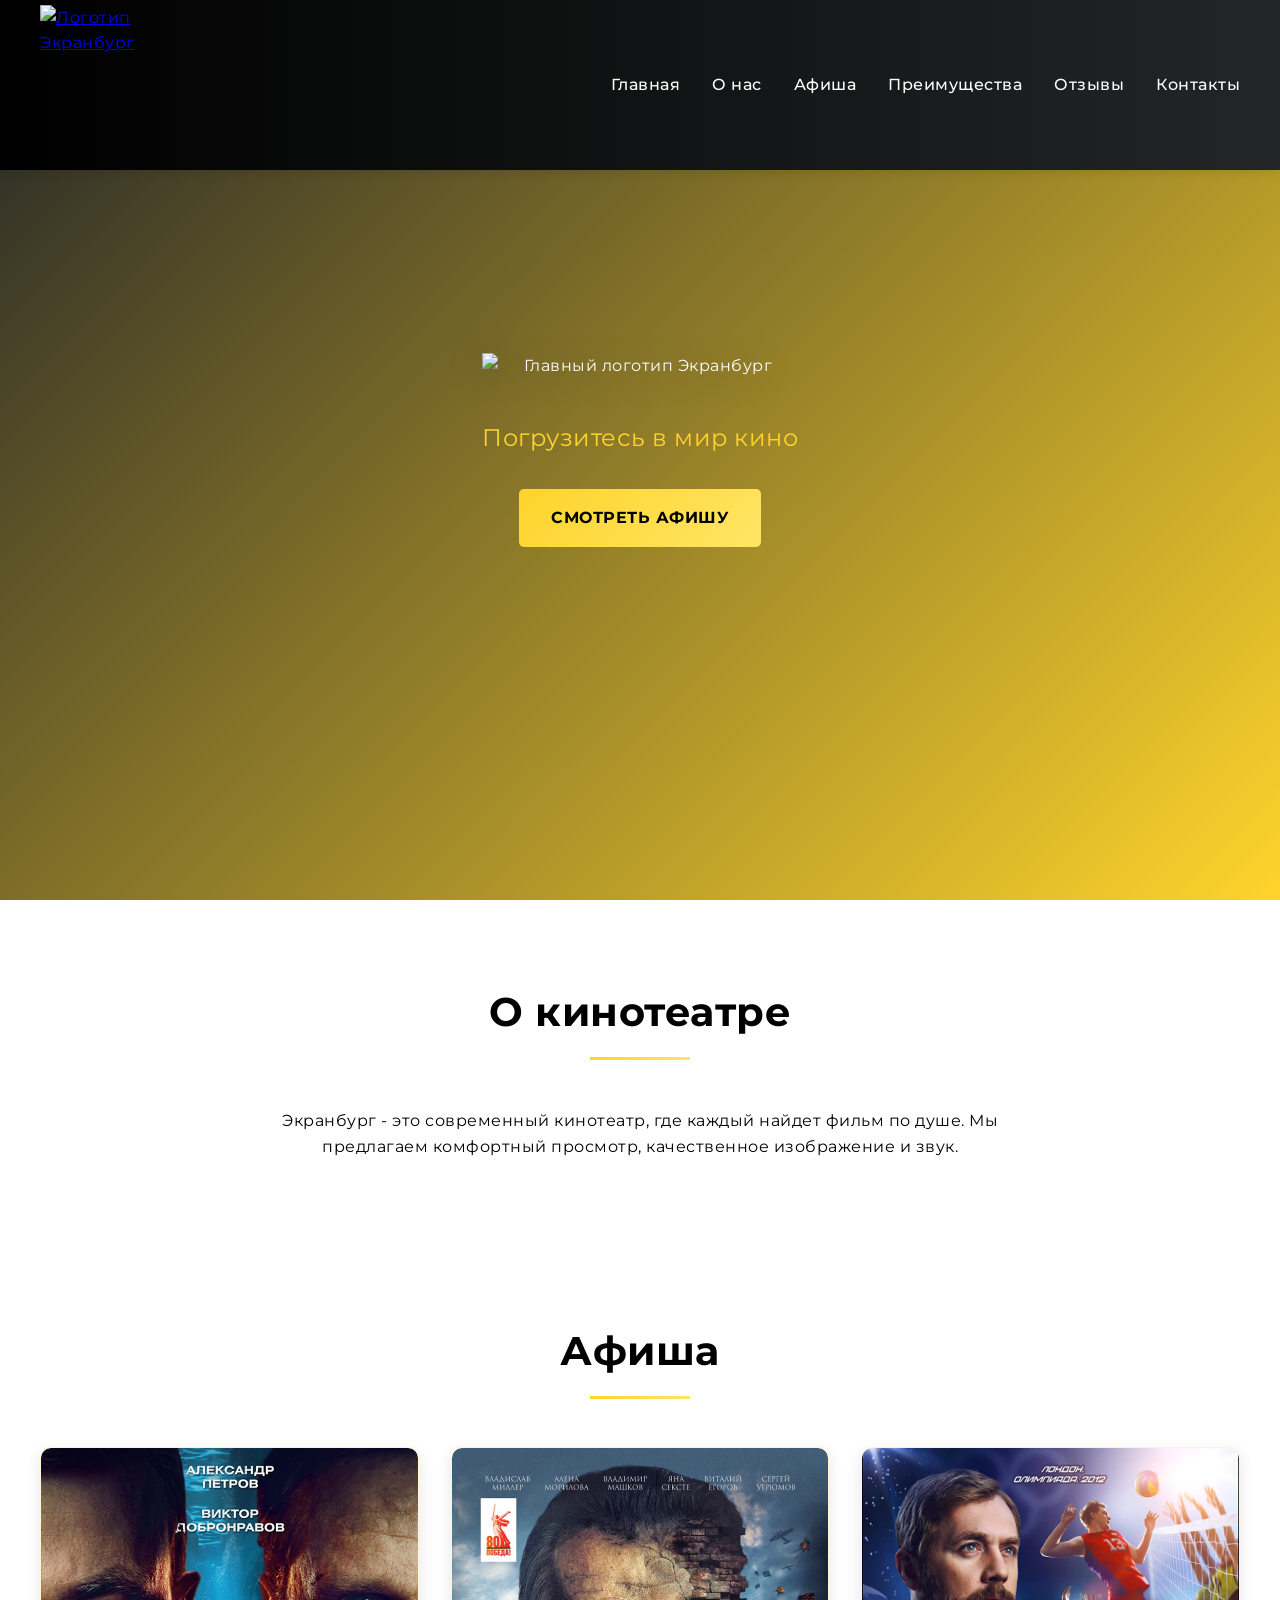
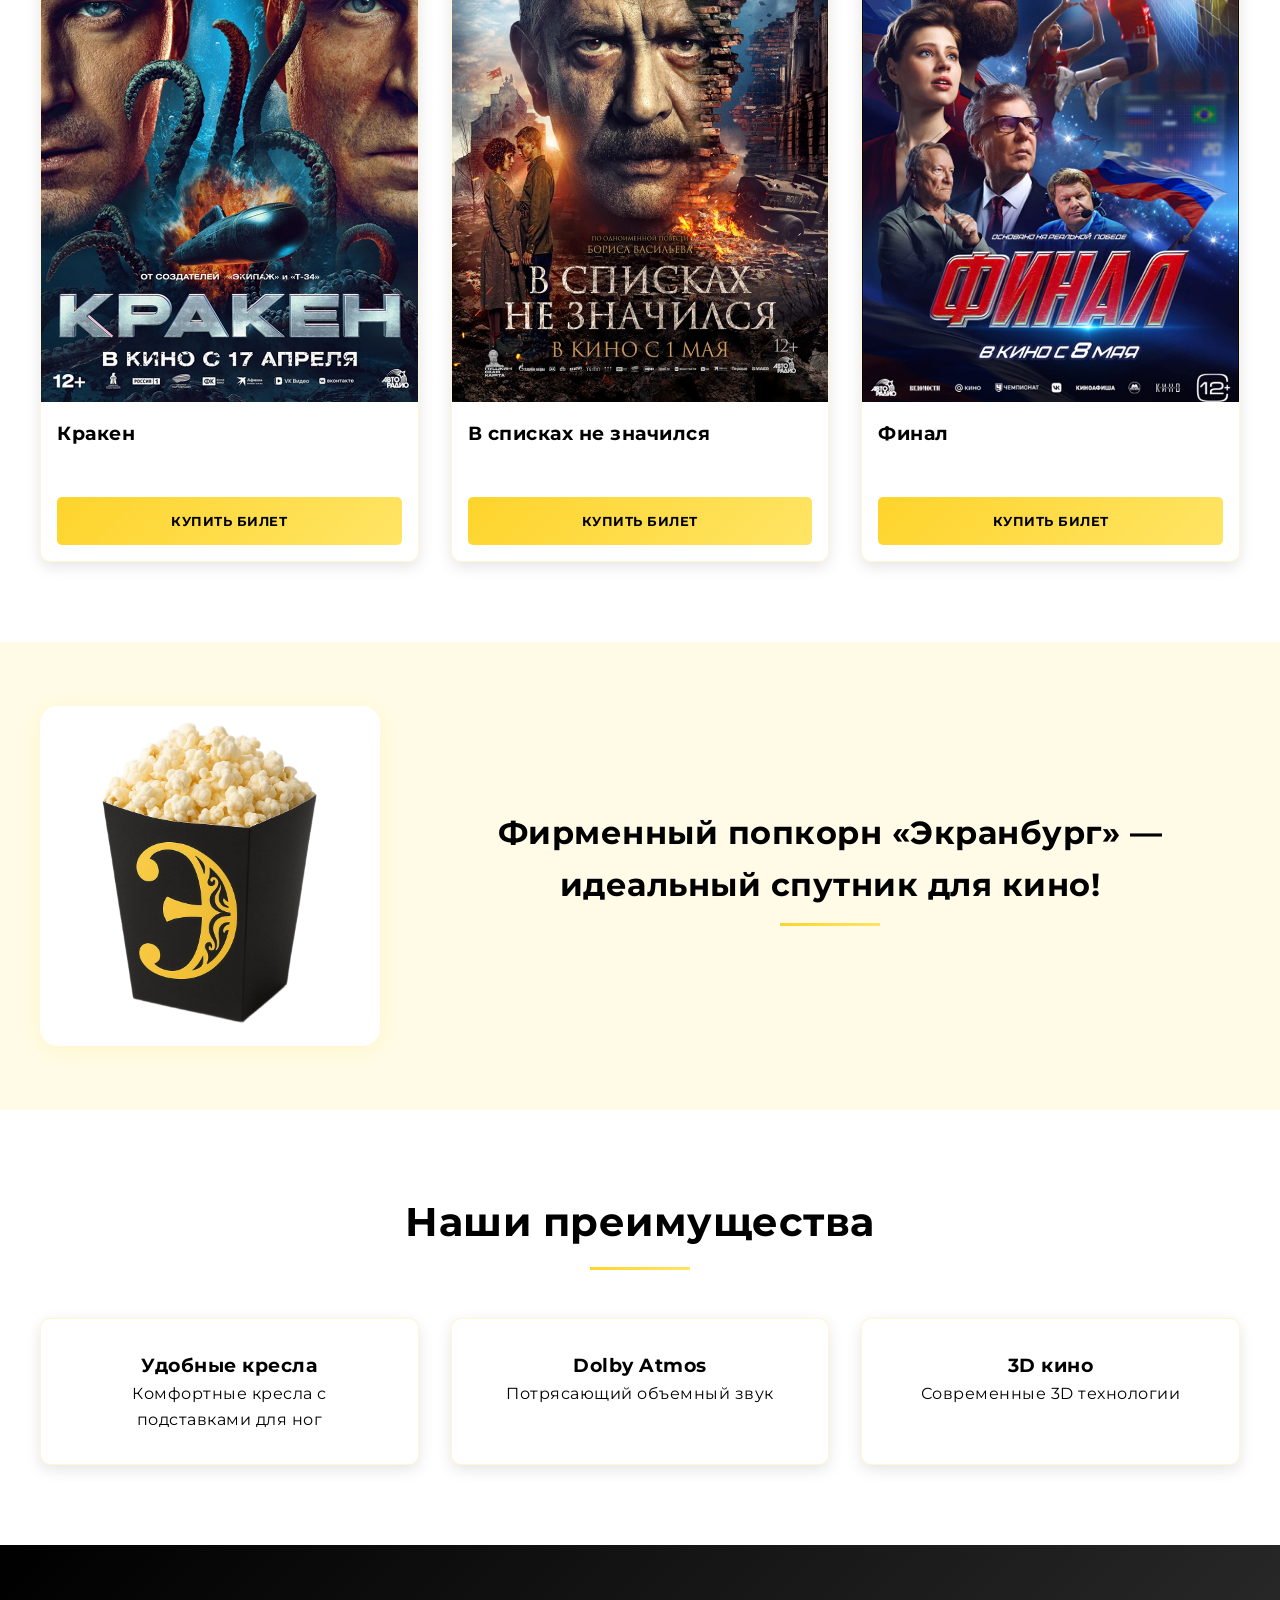
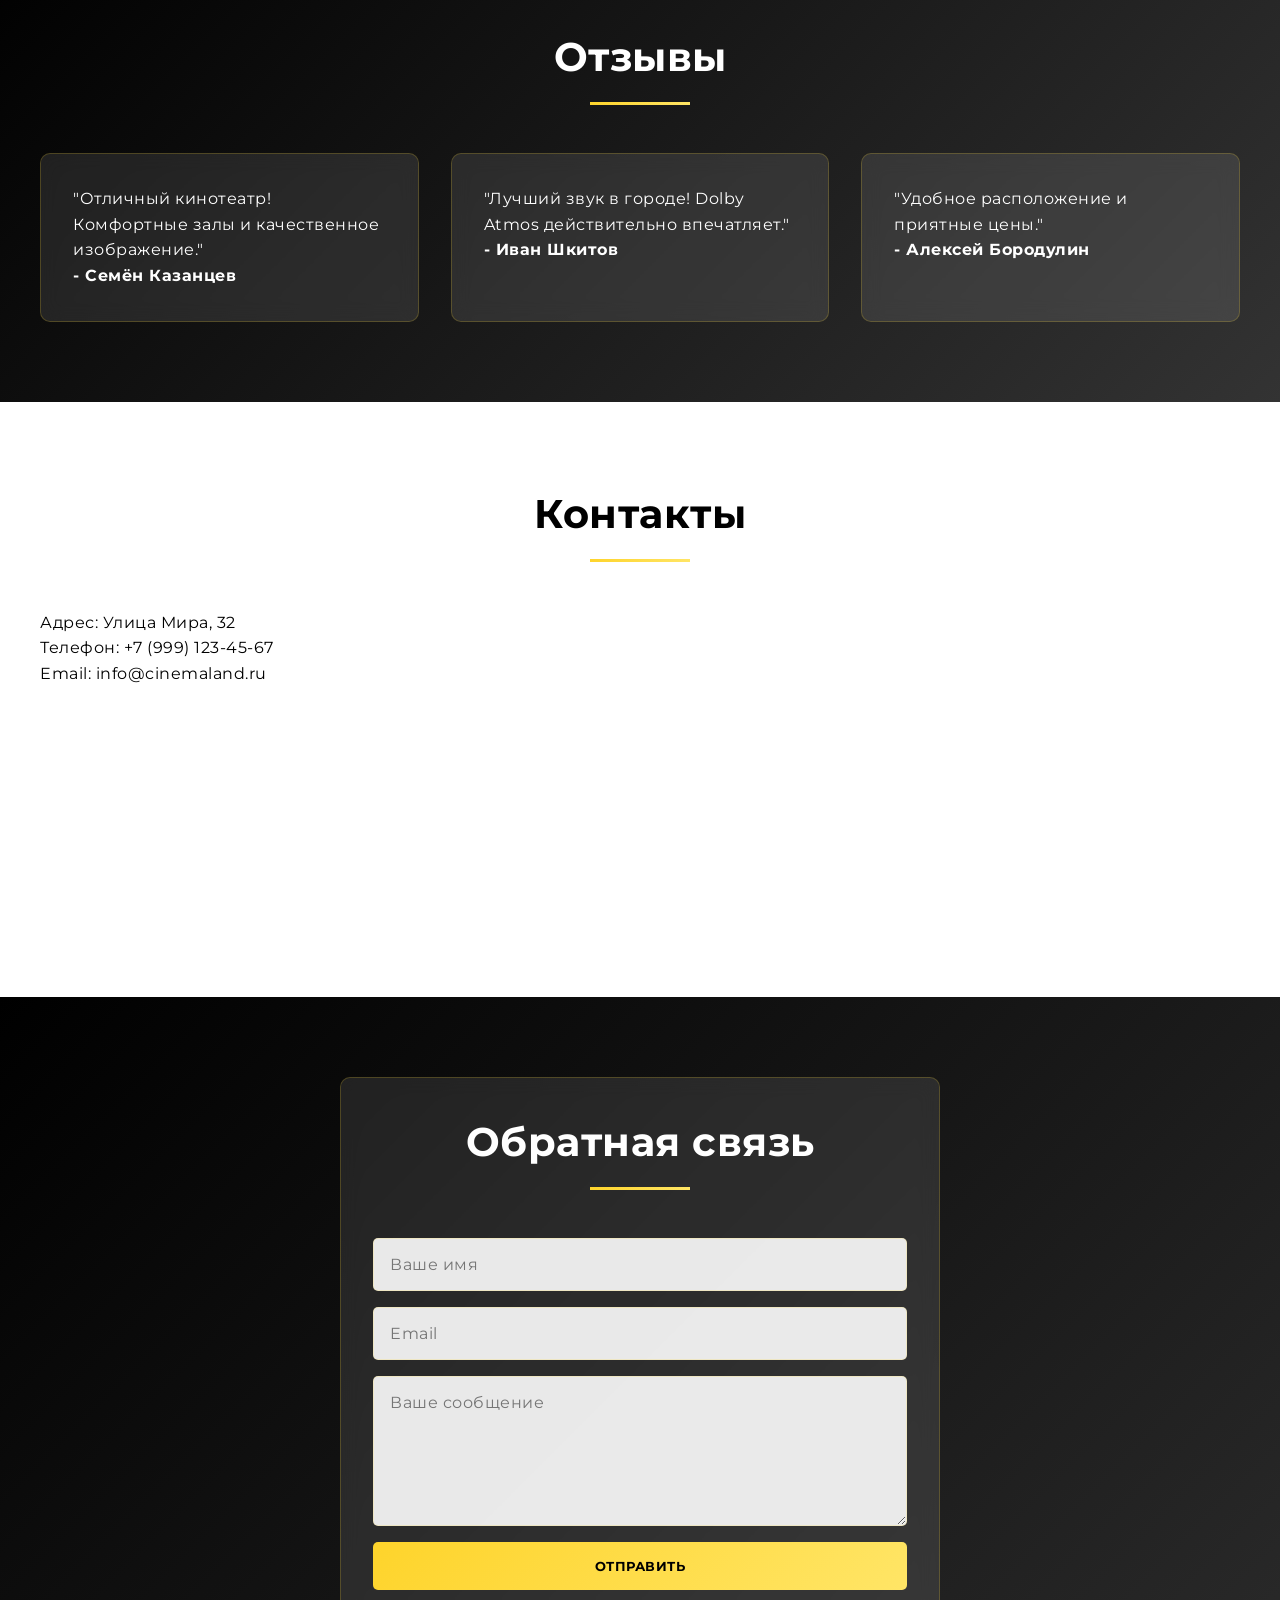
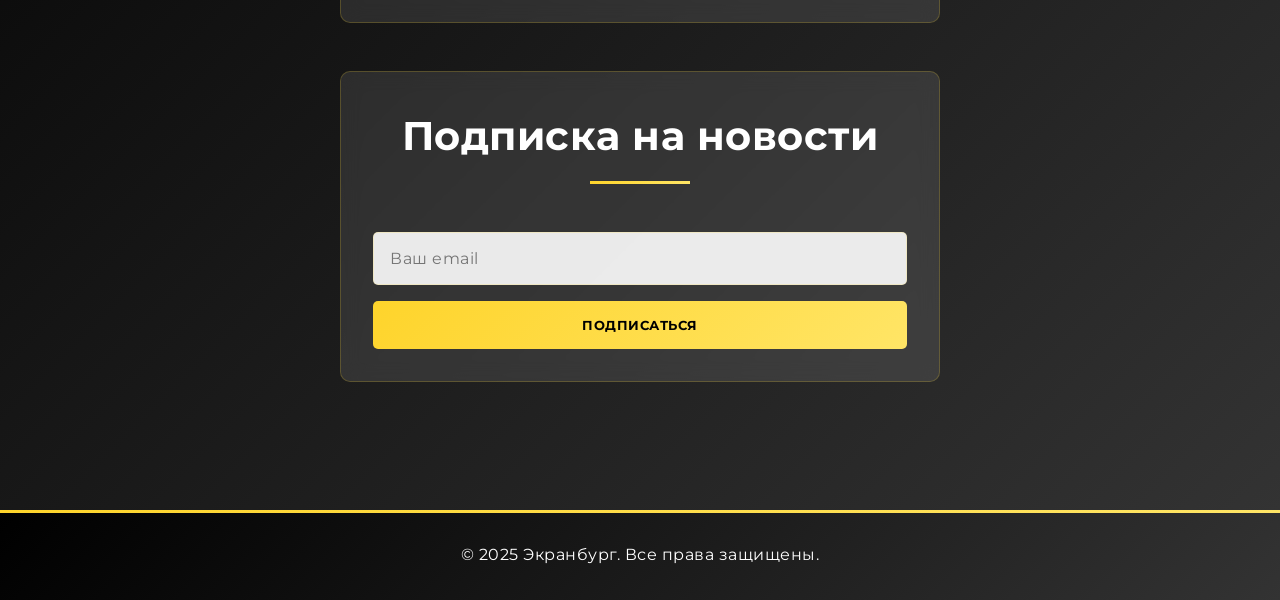
==== index.html @ e7775ffb "экранбург 2" ====
<!DOCTYPE html>
<html lang="ru">
<head>
    <meta charset="UTF-8">
    <meta name="viewport" content="width=device-width, initial-scale=1.0">
    <title>Экранбург - Ваш кинотеатр</title>
    <link rel="stylesheet" href="styles.css">
    <link rel="icon" type="image/png" href="img/logo/1.png">
    <link href="https://fonts.googleapis.com/css2?family=Bebas+Neue&display=swap" rel="stylesheet">
    <link href="https://fonts.googleapis.com/css2?family=Montserrat:wght@400;700&display=swap" rel="stylesheet">
</head>
<body>
    <header class="header">
        <nav class="nav">
            <a href="#main" class="logo">
                <img src="img/logo/2.1.png" alt="Логотип Экранбург" class="logo-img big-logo">
            </a>
            <ul class="nav-links">
                <li><a href="#main">Главная</a></li>
                <li><a href="#about">О нас</a></li>
                <li><a href="#movies">Афиша</a></li>
                <li><a href="#features">Преимущества</a></li>
                <li><a href="#reviews">Отзывы</a></li>
                <li><a href="#contact">Контакты</a></li>
            </ul>
        </nav>
    </header>

    <section id="main" class="hero">
        <div class="hero-content">
            <img src="img/logo/3.png" alt="Главный логотип Экранбург" class="main-logo big-main-logo">
            <p>Погрузитесь в мир кино</p>
            <a href="#movies" class="btn">Смотреть афишу</a>
        </div>
    </section>

    <section id="about" class="about">
        <h2>О кинотеатре</h2>
        <div class="about-content">
            <p>Экранбург - это современный кинотеатр, где каждый найдет фильм по душе. Мы предлагаем комфортный просмотр, качественное изображение и звук.</p>
        </div>
    </section>

    <section id="movies" class="movies">
        <h2>Афиша</h2>
        <div class="movie-grid">
            <div class="movie-card">
                <img src="IMG/ФИЛЬМЫ/КРАКЕН1.png" alt="Кракен" class="movie-poster">
                <h3>Кракен</h3>
                <p>Российская подлодка с секретным оружием исчезает в Гренландском море. Экипаж капитана Воронина отправляется на поиски, но сталкивается с пробудившимся Кракеном — гигантским разумным чудовищем, сливающимся с океанской тьмой. Теперь морякам предстоит не только найти субмарину, но и выжить в схватке с древним ужасом глубин.</p>
                <button class="btn">Купить билет</button>
            </div>
            <div class="movie-card">
                <img src="IMG/ФИЛЬМЫ/В СПИСКАХ1.png" alt="В списках не значился" class="movie-poster">
                <h3>В списках не значился</h3>
                <p>21 июня 1941 года. Лейтенант Коля Плужников прибывает в Брест, полный надежд. Ещё не зачисленный в состав гарнизона, он оказывается в эпицентре войны — на рассвете начинается штурм крепости. Несмотря на статус "неофициального" защитника, Коля встаёт на путь героического сопротивления.</p>
                <button class="btn">Купить билет</button>
            </div>
            <div class="movie-card">
                <img src="IMG/ФИЛЬМЫ/ФИНАЛ1.png" alt="Финал" class="movie-poster">
                <h3>Финал</h3>
                <p>12 августа 2012. Финал олимпийского волейбола: не имеющая золота сборная России против фаворита — Бразилии. В решающем матче спортсмены борются не только за медали, но и за личное искупление.</p>
                <button class="btn">Купить билет</button>
            </div>
        </div>
    </section>

    <section id="popcorn" class="popcorn-section">
        <div class="popcorn-content">
            <img src="IMG/LOGO/ПОПКОРН.png" alt="Попкорн Экранбург" class="popcorn-img">
            <div class="popcorn-text">
                <h2>Фирменный попкорн «Экранбург» — идеальный спутник для кино!</h2>
            </div>
        </div>
    </section>

    <section id="features" class="features">
        <h2>Наши преимущества</h2>
        <div class="features-grid">
            <div class="feature-card">
                <h3>Удобные кресла</h3>
                <p>Комфортные кресла с подставками для ног</p>
            </div>
            <div class="feature-card">
                <h3>Dolby Atmos</h3>
                <p>Потрясающий объемный звук</p>
            </div>
            <div class="feature-card">
                <h3>3D кино</h3>
                <p>Современные 3D технологии</p>
            </div>
        </div>
    </section>

    <section id="reviews" class="reviews">
        <h2>Отзывы</h2>
        <div class="reviews-grid">
            <div class="review-card">
                <p>"Отличный кинотеатр! Комфортные залы и качественное изображение."</p>
                <h4>- Семён Казанцев</h4>
            </div>
            <div class="review-card">
                <p>"Лучший звук в городе! Dolby Atmos действительно впечатляет."</p>
                <h4>- Иван Шкитов</h4>
            </div>
            <div class="review-card">
                <p>"Удобное расположение и приятные цены."</p>
                <h4>- Алексей Бородулин</h4>
            </div>
        </div>
    </section>

    <section id="contact" class="contact">
        <h2>Контакты</h2>
        <div class="contact-content">
            <div class="contact-info">
                <p>Адрес: Улица Мира, 32</p>
                <p>Телефон: +7 (999) 123-45-67</p>
                <p>Email: info@cinemaland.ru</p>
            </div>
            <div class="map">
                <iframe src="https://yandex.ru/map-widget/v1/?ll=60.650763%2C56.840823&z=16&l=map" width="100%" height="300" frameborder="0" allowfullscreen></iframe>
            </div>
        </div>
    </section>

    <section class="forms">
        <div class="feedback-form">
            <h2>Обратная связь</h2>
            <form id="feedbackForm">
                <input type="text" placeholder="Ваше имя" required>
                <input type="email" placeholder="Email" required>
                <textarea placeholder="Ваше сообщение" required></textarea>
                <button type="submit" class="btn">Отправить</button>
            </form>
        </div>
        <div class="subscribe-form">
            <h2>Подписка на новости</h2>
            <form id="subscribeForm">
                <input type="email" placeholder="Ваш email" required>
                <button type="submit" class="btn">Подписаться</button>
            </form>
        </div>
    </section>

    <footer class="footer">
        <p>&copy; 2025 Экранбург. Все права защищены.</p>
    </footer>

    <!-- Модальное окно для покупки билета -->
    <div class="modal-overlay" id="modalOverlay">
        <div class="modal" id="modal">
            <h2>Выберите ряд и место</h2>
            <form id="ticketForm">
                <label for="rowSelect">Ряд:</label>
                <select id="rowSelect" required>
                    <option value="">Выберите ряд</option>
                    <option value="1">1</option>
                    <option value="2">2</option>
                    <option value="3">3</option>
                    <option value="4">4</option>
                    <option value="5">5</option>
                </select>
                <label for="seatSelect">Место:</label>
                <select id="seatSelect" required>
                    <option value="">Выберите место</option>
                    <option value="1">1</option>
                    <option value="2">2</option>
                    <option value="3">3</option>
                    <option value="4">4</option>
                    <option value="5">5</option>
                    <option value="6">6</option>
                    <option value="7">7</option>
                    <option value="8">8</option>
                    <option value="9">9</option>
                    <option value="10">10</option>
                </select>
                <div class="modal-btns">
                    <button type="submit" class="btn">Купить</button>
                    <button type="button" class="btn btn-cancel" id="closeModalBtn">Отмена</button>
                </div>
            </form>
        </div>
    </div>

    <script src="script.js"></script>
</body>
</html>
---- styles.css ----
/* Сброс и базовые стили */
* {
    margin: 0;
    padding: 0;
    box-sizing: border-box;
}

:root {
    --primary-color: #000000; /* Чёрный */
    --secondary-color: #FED42B; /* Жёлтый */
    --white: #FFFFFF; /* Белый */
    --text-color: #000000;
    --light-bg: #f5f5f5;
    --gradient-yellow: linear-gradient(135deg, #FED42B 0%, #FFE566 100%);
    --gradient-dark: linear-gradient(135deg, #000000 0%, #333333 100%);
    --gradient-mix: linear-gradient(135deg, #FED42B 0%, #000000 100%);
}

body {
    font-family: 'Montserrat', Arial, sans-serif !important;
    line-height: 1.6;
    color: var(--text-color);
    background-color: var(--white);
}

/* Шапка и навигация */
.header {
    position: fixed;
    width: 100%;
    background: linear-gradient(90deg, #000000 0%, #232526 100%);
    padding: 0.3rem 0;
    z-index: 1000;
    box-shadow: 0 2px 10px rgba(0, 0, 0, 0.1);
    min-height: unset;
}

.nav {
    display: flex;
    justify-content: space-between;
    align-items: center;
    max-width: 1200px;
    margin: 0 auto;
    min-height: 60px;
}

.logo {
    display: flex;
    align-items: center;
    gap: 0.5rem;
}

.logo-img {
    height: 40px;
    width: 40px;
    object-fit: contain;
}

.logo-text {
    color: var(--secondary-color);
    font-size: 1.5rem;
    font-weight: bold;
    text-shadow: 2px 2px 4px rgba(0, 0, 0, 0.3);
}

.main-logo {
    display: block;
    margin: 0 auto 2rem auto;
    max-width: 180px;
    width: 100%;
    height: auto;
    filter: drop-shadow(0 4px 16px rgba(0,0,0,0.25));
}

.nav-links {
    display: flex;
    list-style: none;
    gap: 2rem;
}

.nav-links a {
    color: var(--white);
    text-decoration: none;
    transition: color 0.3s ease;
    font-weight: 500;
}

.nav-links a:hover {
    color: var(--secondary-color);
}

/* Главный экран */
.hero {
    height: 100vh;
    background: linear-gradient(135deg, #232526 0%, #FED42B 100%);
    display: flex;
    align-items: center;
    justify-content: center;
    text-align: center;
    color: var(--white);
    position: relative;
}

.hero::before {
    content: '';
    position: absolute;
    top: 0;
    left: 0;
    right: 0;
    height: 5px;
    background: var(--gradient-yellow);
}

.hero-content h1 {
    display: none;
}

.hero-content p {
    font-size: 1.5rem;
    margin-bottom: 2rem;
    animation: fadeInUp 1s ease;
    color: var(--secondary-color);
}

/* Кнопки */
.btn {
    display: inline-block;
    padding: 1rem 2rem;
    background: var(--gradient-yellow);
    color: var(--primary-color);
    text-decoration: none;
    border: none;
    border-radius: 5px;
    cursor: pointer;
    transition: all 0.3s ease;
    font-weight: bold;
    text-transform: uppercase;
    letter-spacing: 1px;
}

.btn:hover {
    transform: translateY(-3px);
    box-shadow: 0 5px 15px rgba(254, 212, 43, 0.4);
    background: var(--secondary-color);
}

/* Секции */
section {
    padding: 5rem 2rem;
    position: relative;
    scroll-margin-top: 110px;
}

section h2 {
    text-align: center;
    color: var(--primary-color);
    margin-bottom: 3rem;
    font-size: 2.5rem;
    position: relative;
    padding-bottom: 1rem;
}

section h2::after {
    content: '';
    position: absolute;
    bottom: 0;
    left: 50%;
    transform: translateX(-50%);
    width: 100px;
    height: 3px;
    background: var(--gradient-yellow);
}

/* Секция "О нас" */
.about {
    background: var(--white);
}

.about-content {
    max-width: 800px;
    margin: 0 auto;
    text-align: center;
}

/* Секция "Афиша" */
.movie-grid {
    display: grid;
    grid-template-columns: repeat(auto-fit, minmax(300px, 1fr));
    gap: 2rem;
    max-width: 1200px;
    margin: 0 auto;
}

.movie-card {
    background: var(--white);
    border-radius: 10px;
    overflow: hidden;
    box-shadow: 0 5px 15px rgba(0, 0, 0, 0.1);
    transition: all 0.3s ease;
    border: 1px solid rgba(254, 212, 43, 0.2);
}

.movie-card:hover {
    transform: translateY(-10px);
    box-shadow: 0 8px 25px rgba(254, 212, 43, 0.2);
    border-color: var(--secondary-color);
}

.movie-card img {
    width: 100%;
    height: auto;
    transition: transform 0.3s ease;
}

.movie-card:hover img {
    transform: scale(1.05);
}

.movie-card h3 {
    color: var(--primary-color);
    padding: 1rem;
    font-size: 1.2rem;
}

.movie-card p {
    font-size: 0.95rem;
    line-height: 1.3;
    padding: 0 1rem 1rem 1rem;
    color: #666;
    opacity: 0;
    max-height: 0;
    overflow: hidden;
    transition: opacity 0.3s, max-height 0.3s;
    margin-bottom: 0;
    box-sizing: border-box;
}

.movie-card:hover p {
    opacity: 1;
    max-height: 200px;
    margin-bottom: 1rem;
}

.movie-card .btn {
    margin: 1rem;
    width: calc(100% - 2rem);
}

/* Секция "Преимущества" */
.features-grid {
    display: grid;
    grid-template-columns: repeat(auto-fit, minmax(250px, 1fr));
    gap: 2rem;
    max-width: 1200px;
    margin: 0 auto;
}

.feature-card {
    text-align: center;
    padding: 2rem;
    background: var(--white);
    border-radius: 10px;
    box-shadow: 0 5px 15px rgba(0, 0, 0, 0.1);
    transition: all 0.3s ease;
    border: 1px solid rgba(254, 212, 43, 0.2);
}

.feature-card:hover {
    transform: translateY(-5px);
    box-shadow: 0 8px 25px rgba(254, 212, 43, 0.2);
    border-color: var(--secondary-color);
}

/* Секция "Отзывы" */
.reviews {
    background: var(--gradient-dark);
    color: var(--white);
}

.reviews h2 {
    color: var(--white);
}

.reviews-grid {
    display: grid;
    grid-template-columns: repeat(auto-fit, minmax(300px, 1fr));
    gap: 2rem;
    max-width: 1200px;
    margin: 0 auto;
}

.review-card {
    background: rgba(255, 255, 255, 0.1);
    padding: 2rem;
    border-radius: 10px;
    backdrop-filter: blur(10px);
    border: 1px solid rgba(254, 212, 43, 0.2);
    transition: all 0.3s ease;
}

.review-card:hover {
    transform: translateY(-5px);
    border-color: var(--secondary-color);
    background: rgba(255, 255, 255, 0.15);
}

/* Секция "Контакты" */
.contact-content {
    display: grid;
    grid-template-columns: 1fr 1fr;
    gap: 2rem;
    max-width: 1200px;
    margin: 0 auto;
}

.map-placeholder {
    background: var(--gradient-dark);
    height: 300px;
    display: flex;
    align-items: center;
    justify-content: center;
    border-radius: 10px;
    color: var(--white);
    border: 1px solid rgba(254, 212, 43, 0.2);
}

/* Секция "Формы" */
.forms {
    background: var(--gradient-dark);
    color: var(--white);
}

.forms h2 {
    color: var(--white);
}

.feedback-form, .subscribe-form {
    max-width: 600px;
    margin: 0 auto 3rem;
    background: rgba(255, 255, 255, 0.1);
    padding: 2rem;
    border-radius: 10px;
    backdrop-filter: blur(10px);
    border: 1px solid rgba(254, 212, 43, 0.2);
}

form {
    display: flex;
    flex-direction: column;
    gap: 1rem;
}

input, textarea {
    padding: 1rem;
    border: 1px solid rgba(254, 212, 43, 0.2);
    border-radius: 5px;
    font-size: 1rem;
    background: rgba(255, 255, 255, 0.9);
    transition: all 0.3s ease;
}

input:focus, textarea:focus {
    outline: none;
    border-color: var(--secondary-color);
    box-shadow: 0 0 0 2px rgba(254, 212, 43, 0.2);
}

textarea {
    min-height: 150px;
}

/* Подвал */
.footer {
    background: var(--gradient-dark);
    color: var(--white);
    text-align: center;
    padding: 2rem;
    position: relative;
}

.footer::before {
    content: '';
    position: absolute;
    top: 0;
    left: 0;
    right: 0;
    height: 3px;
    background: var(--gradient-yellow);
}

/* Анимации */
@keyframes fadeInDown {
    from {
        opacity: 0;
        transform: translateY(-20px);
    }
    to {
        opacity: 1;
        transform: translateY(0);
    }
}

@keyframes fadeInUp {
    from {
        opacity: 0;
        transform: translateY(20px);
    }
    to {
        opacity: 1;
        transform: translateY(0);
    }
}

@keyframes logoAppear {
    0% {
        opacity: 0;
        transform: scale(0.7) rotate(-10deg);
    }
    60% {
        opacity: 1;
        transform: scale(1.1) rotate(5deg);
    }
    100% {
        opacity: 1;
        transform: scale(1) rotate(0deg);
    }
}

/* Адаптивный дизайн */
@media (max-width: 1200px) {
    .nav {
        padding: 0 2rem;
    }
}

@media (max-width: 992px) {
    .hero-content h1 {
        font-size: 3rem;
    }
    
    .contact-content {
        grid-template-columns: 1fr;
    }
}

@media (max-width: 768px) {
    .nav-links {
        display: none;
    }
    
    .hero-content h1 {
        font-size: 2.5rem;
    }
    
    section {
        padding: 3rem 1rem;
        scroll-margin-top: 80px;
    }
    
    .movie-grid, .features-grid, .reviews-grid {
        grid-template-columns: 1fr;
    }
    
    .logo-img {
        height: 32px;
        width: 32px;
    }
    
    .main-logo {
        max-width: 120px;
        margin-bottom: 1.2rem;
    }
}

.big-logo {
    height: 160px;
    width: 160px;
}

.big-main-logo {
    max-width: 420px;
    margin-bottom: 2.5rem;
}

@media (max-width: 768px) {
    .big-logo {
        height: 100px;
        width: 100px;
    }
    .big-main-logo {
        max-width: 260px;
        margin-bottom: 1.2rem;
    }
    .nav {
        min-height: 40px;
    }
}

body, h1, h2, h3, h4, h5, h6, .btn, .nav-links a, .logo-text, input, textarea, .logo {
    font-family: 'Montserrat', Arial, sans-serif !important;
    letter-spacing: 0.5px;
}

.movie-poster {
    width: 100%;
    height: 350px;
    object-fit: cover;
    border-radius: 10px 10px 0 0;
    background: #eee;
    display: block;
}

@media (max-width: 768px) {
    .movie-poster {
        height: 220px;
    }
}

/* Модальное окно */
.modal-overlay {
    position: fixed;
    top: 0; left: 0; right: 0; bottom: 0;
    background: rgba(0,0,0,0.6);
    display: none;
    align-items: center;
    justify-content: center;
    z-index: 2000;
}
.modal-overlay.active {
    display: flex;
}
.modal {
    background: #fff;
    border-radius: 16px;
    padding: 2rem 2.5rem;
    box-shadow: 0 8px 32px rgba(0,0,0,0.25);
    min-width: 320px;
    max-width: 90vw;
    text-align: center;
}
.modal h2 {
    margin-bottom: 1.5rem;
    font-size: 2rem;
    color: var(--primary-color);
}
.modal label {
    display: block;
    margin: 1rem 0 0.3rem 0;
    font-weight: 700;
    color: var(--primary-color);
}
.modal select {
    width: 100%;
    padding: 0.7rem;
    border-radius: 6px;
    border: 1px solid #ddd;
    margin-bottom: 0.7rem;
    font-size: 1.1rem;
    font-family: inherit;
}
.modal-btns {
    display: flex;
    gap: 1rem;
    margin-top: 1.2rem;
    justify-content: center;
}
.btn-cancel {
    background: #eee;
    color: #222;
    font-weight: 400;
    border: 1px solid #ccc;
}
.btn-cancel:hover {
    background: #ccc;
    color: #000;
}

.big-logo, .big-main-logo {
    animation: logoAppear 1.2s cubic-bezier(0.23, 1, 0.32, 1);
}

.big-logo:hover, .big-main-logo:hover {
    animation: logoAppear 0.7s cubic-bezier(0.23, 1, 0.32, 1);
    filter: drop-shadow(0 0 16px #FED42B88);
    cursor: pointer;
}

.popcorn-section {
    background: #fffbe7;
    padding: 4rem 2rem;
}
.popcorn-content {
    display: flex;
    align-items: center;
    max-width: 1200px;
    margin: 0 auto;
    gap: 2.5rem;
}
.popcorn-img {
    width: 340px;
    height: auto;
    border-radius: 18px;
    box-shadow: 0 4px 24px rgba(254, 212, 43, 0.15);
    background: #fff;
    flex-shrink: 0;
    transition: transform 0.4s cubic-bezier(.4,2,.6,1), box-shadow 0.4s;
}
.popcorn-img:hover {
    transform: scale(1.13) rotate(-4deg);
    box-shadow: 0 8px 40px 0 #FED42B88;
    z-index: 2;
}
.popcorn-text {
    flex: 1;
}
.popcorn-text h2 {
    color: var(--primary-color);
    font-size: 2rem;
    margin-bottom: 1.2rem;
}
.popcorn-text p {
    font-size: 1.1rem;
    margin-bottom: 1rem;
}
.popcorn-text ul {
    list-style: disc inside;
    font-size: 1.05rem;
    color: #333;
    margin-left: 0;
    padding-left: 0;
}
.popcorn-text li {
    margin-bottom: 0.5rem;
}
@media (max-width: 900px) {
    .popcorn-content {
        flex-direction: column;
        align-items: flex-start;
        gap: 1.5rem;
    }
    .popcorn-img {
        width: 220px;
    }
}
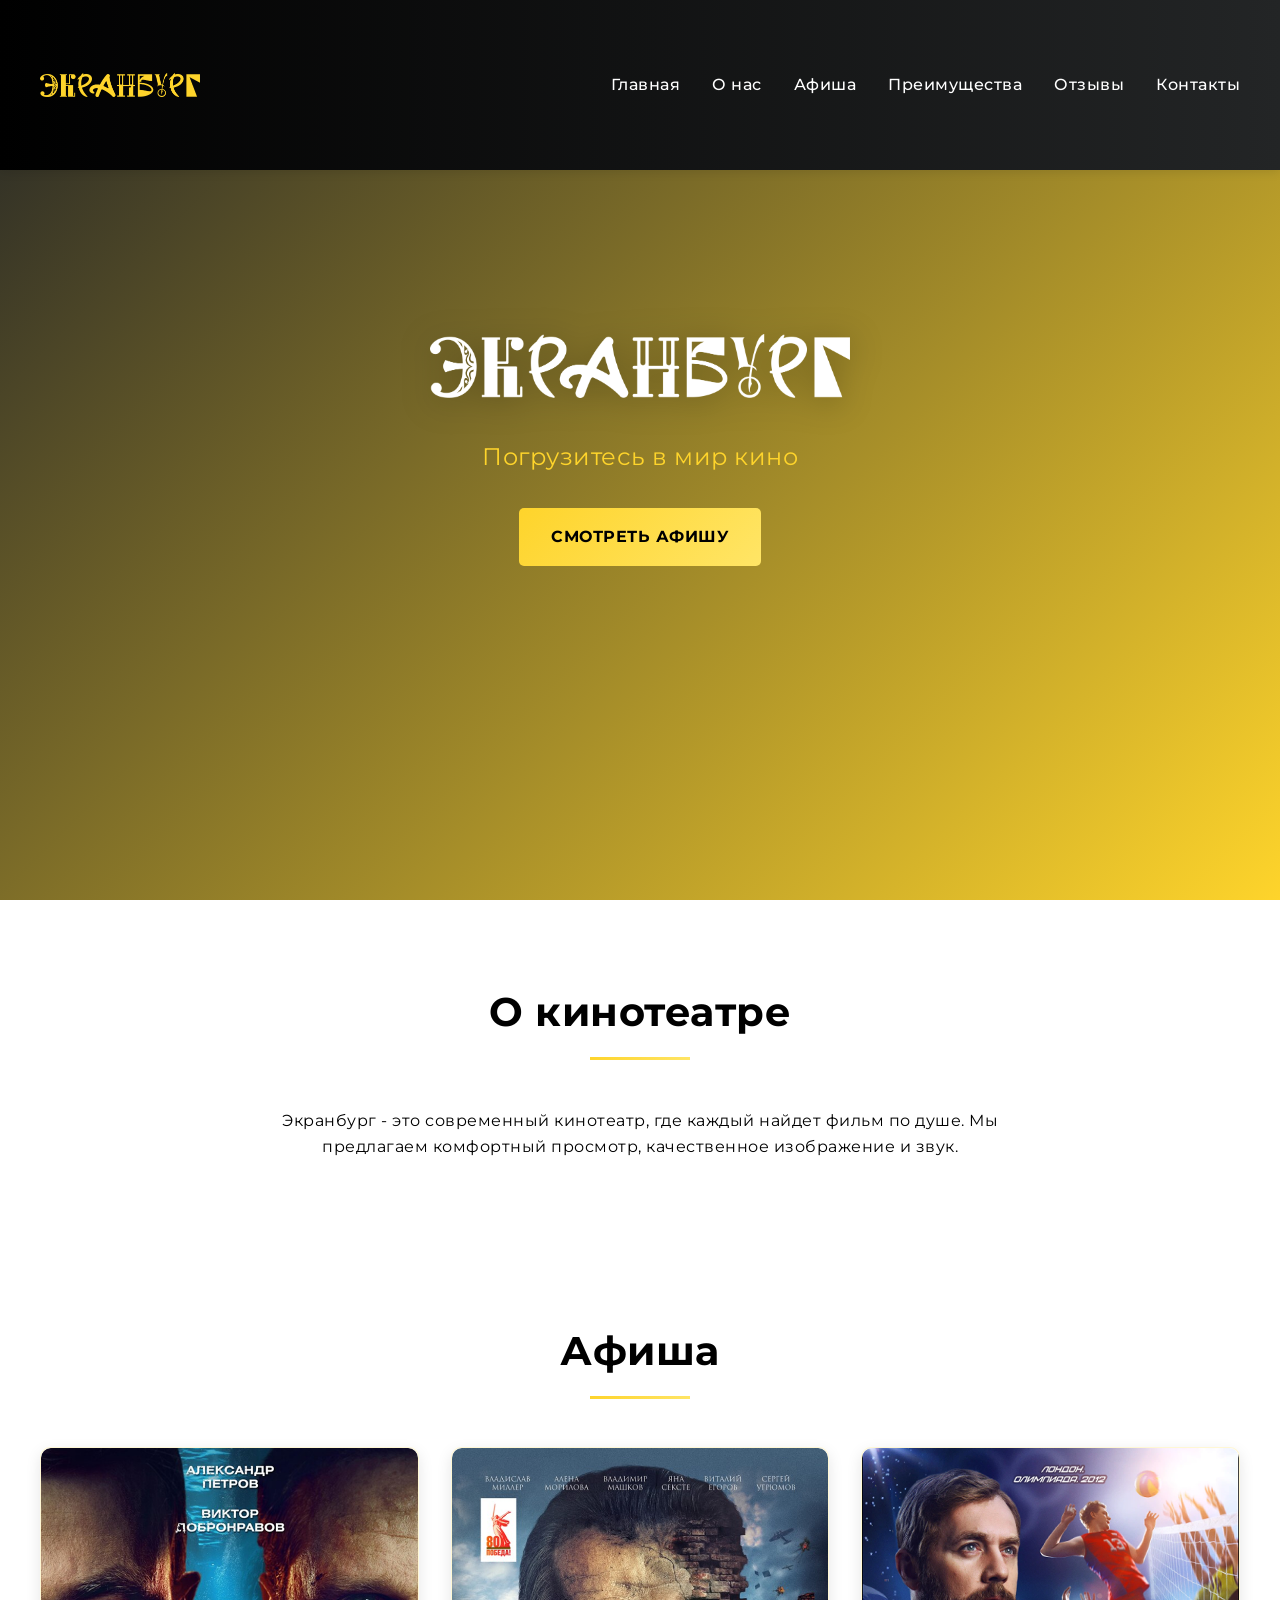
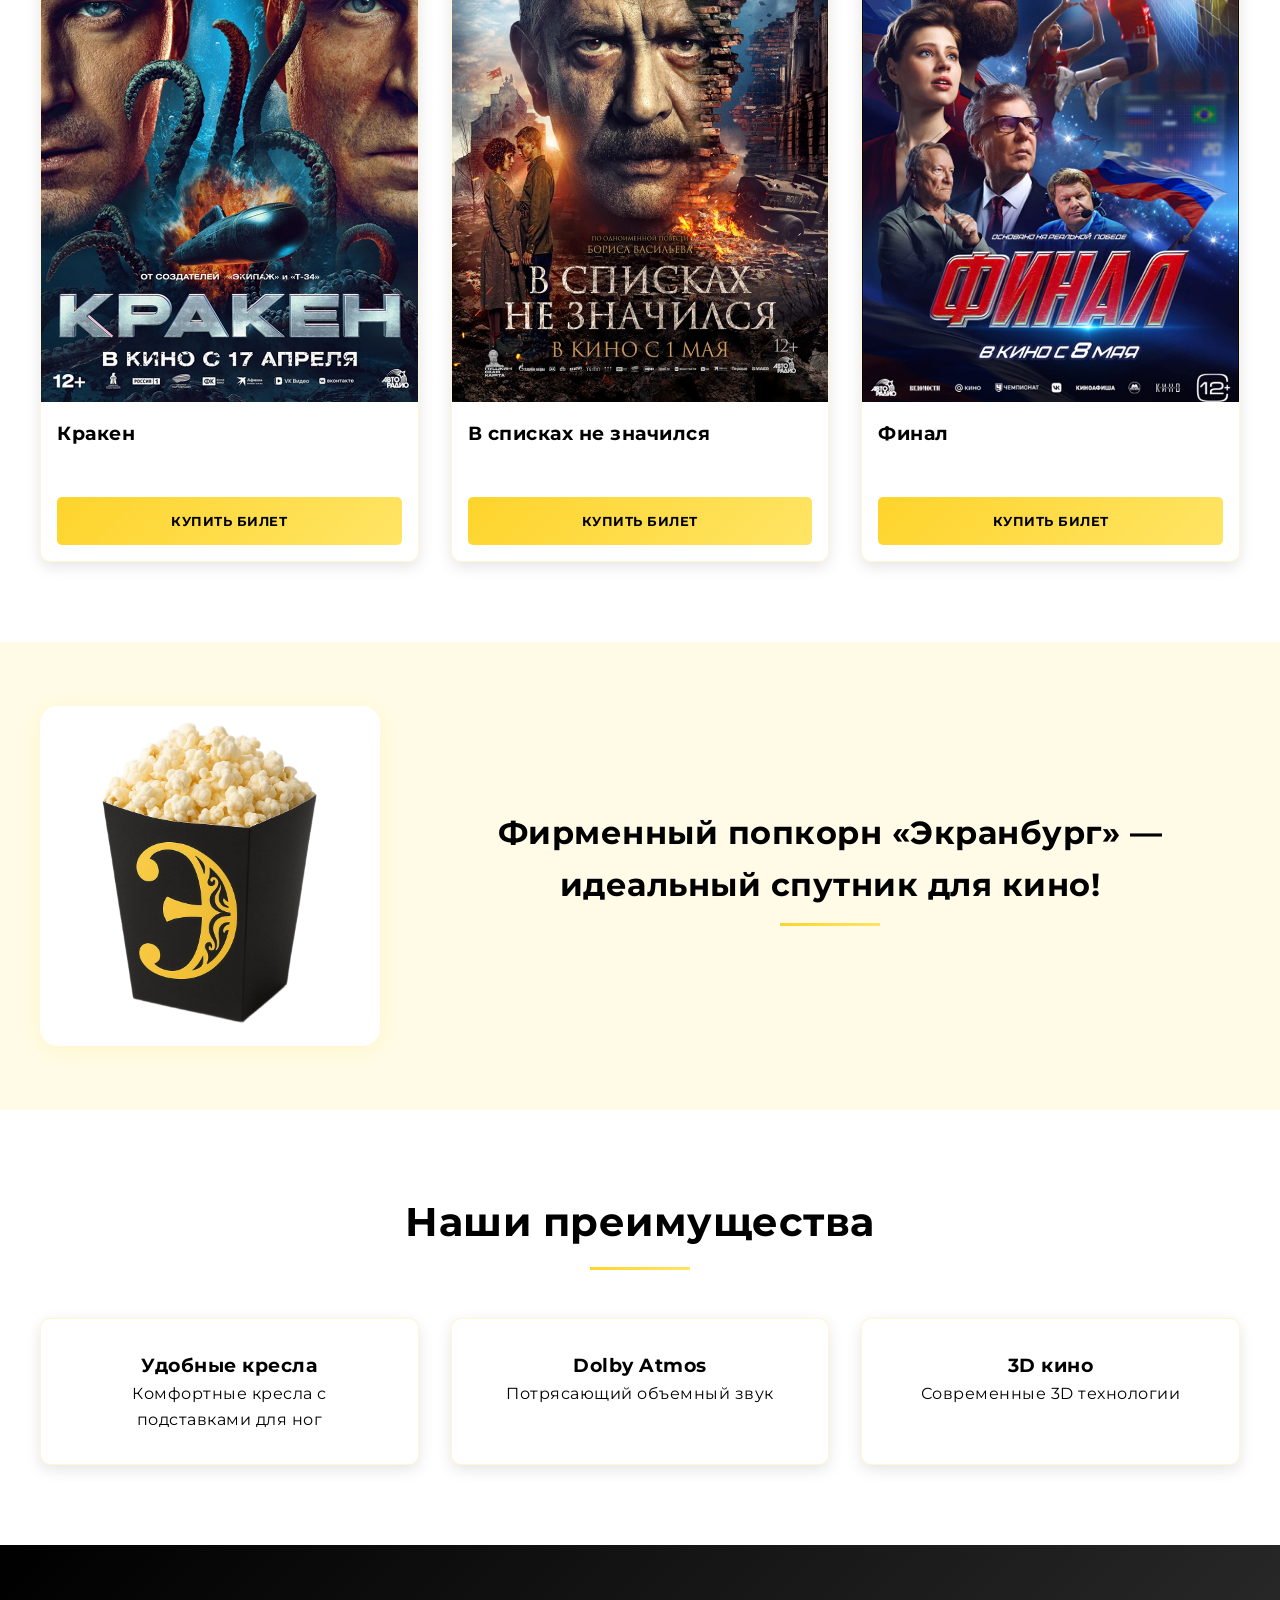
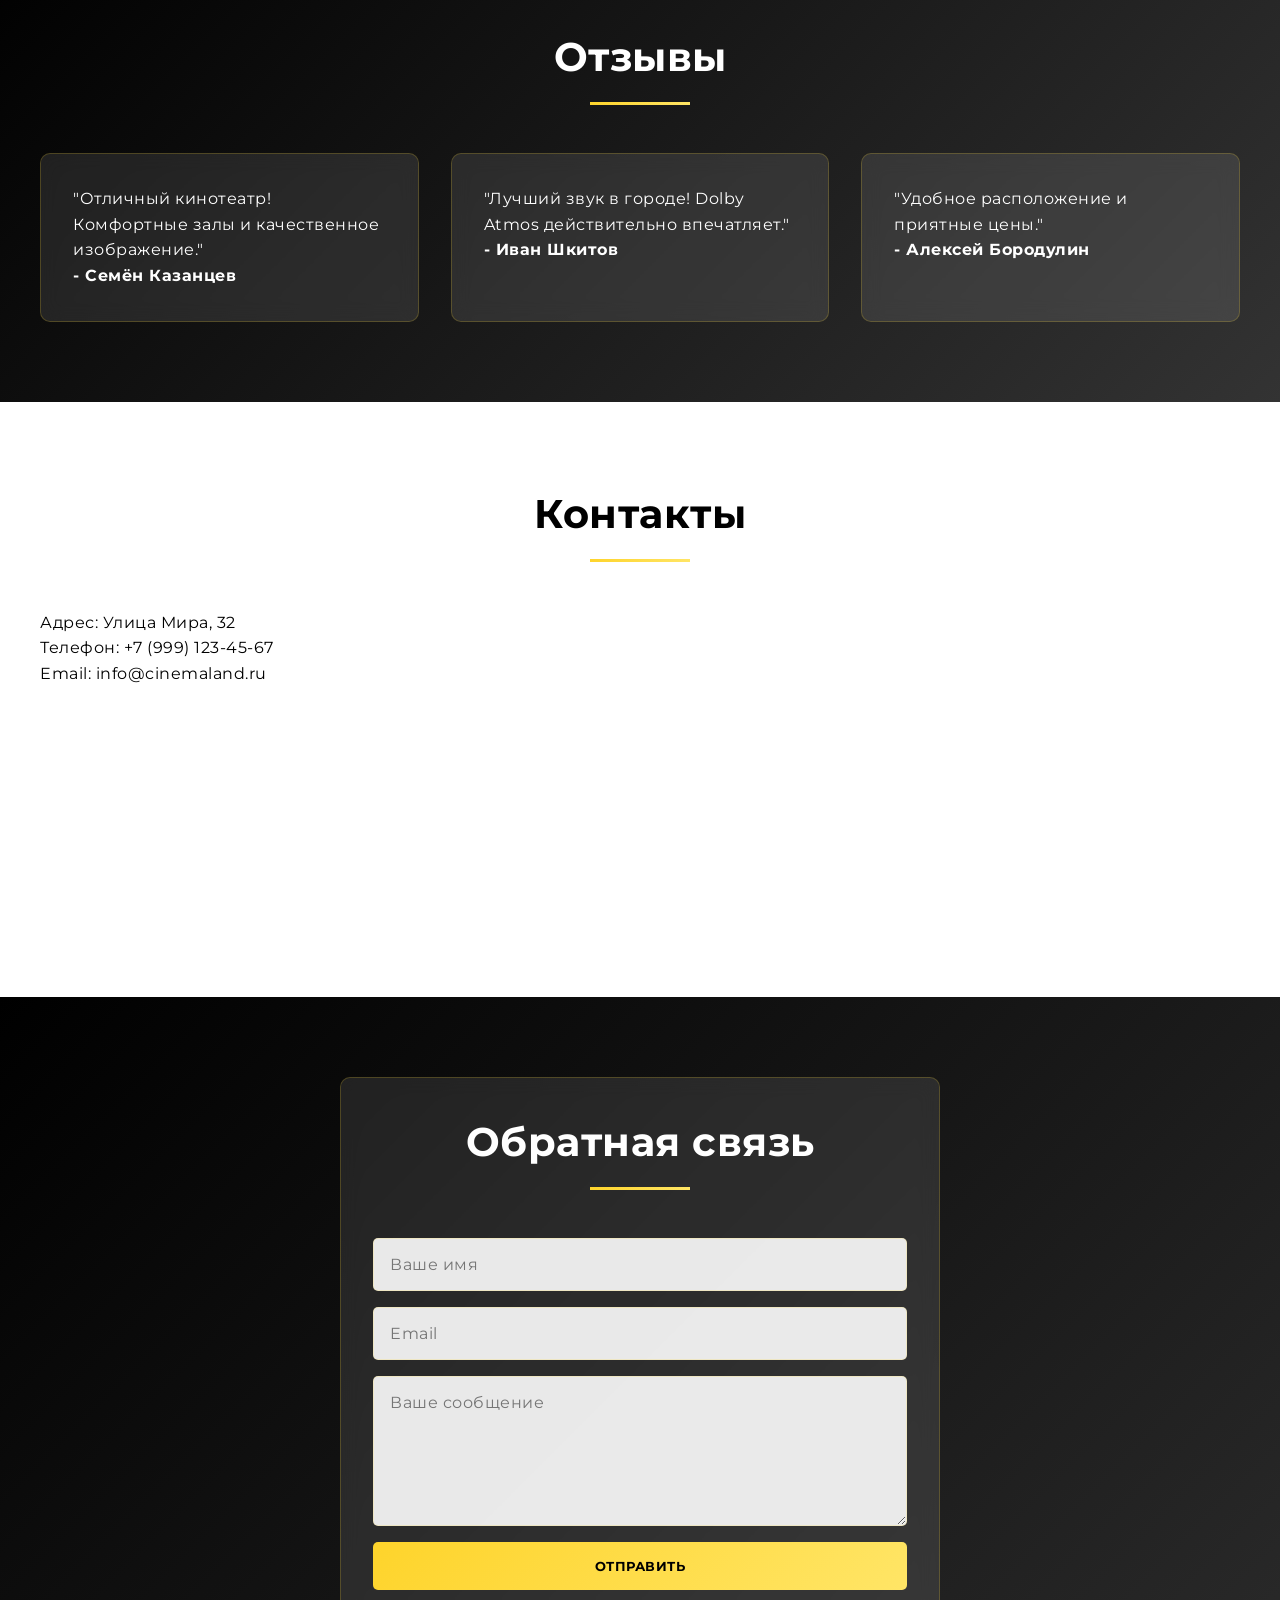
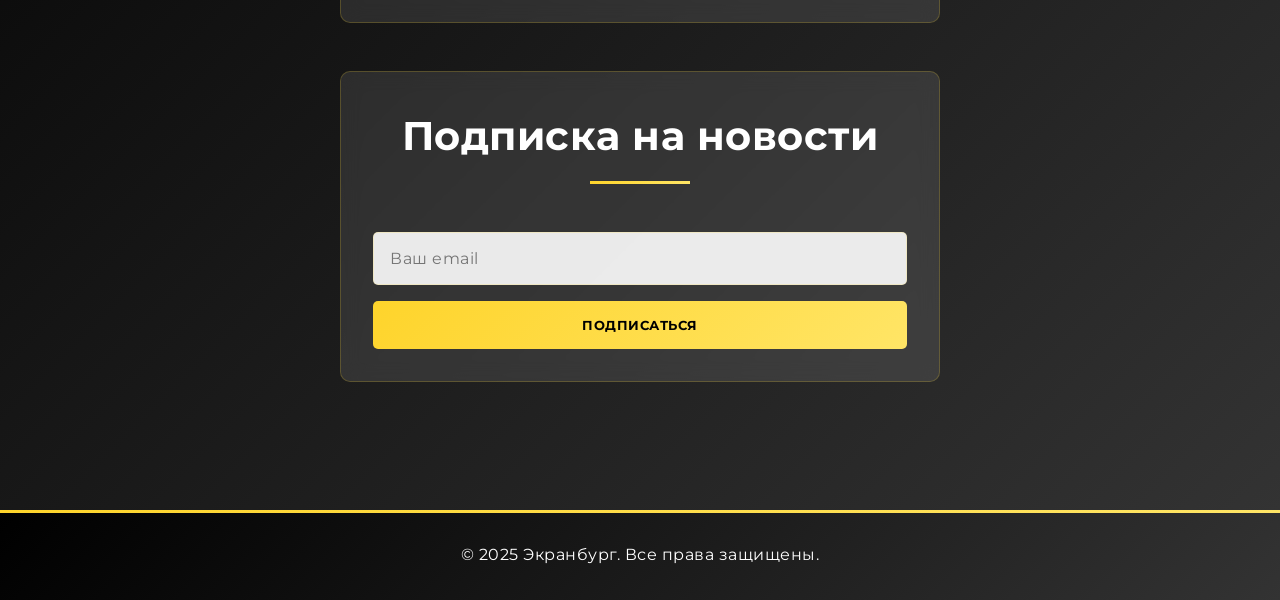
==== commit 5fbc63fa: "Update index.html" ====
--- a/index.html
+++ b/index.html
@@ -13,7 +13,7 @@
     <header class="header">
         <nav class="nav">
             <a href="#main" class="logo">
-                <img src="img/logo/2.1.png" alt="Логотип Экранбург" class="logo-img big-logo">
+                <img src="IMG/LOGO/2.1.png" alt="Логотип Экранбург" class="logo-img big-logo">
             </a>
             <ul class="nav-links">
                 <li><a href="#main">Главная</a></li>
@@ -28,7 +28,7 @@
 
     <section id="main" class="hero">
         <div class="hero-content">
-            <img src="img/logo/3.png" alt="Главный логотип Экранбург" class="main-logo big-main-logo">
+            <img src="IMG/LOGO/3.png" alt="Главный логотип Экранбург" class="main-logo big-main-logo">
             <p>Погрузитесь в мир кино</p>
             <a href="#movies" class="btn">Смотреть афишу</a>
         </div>
